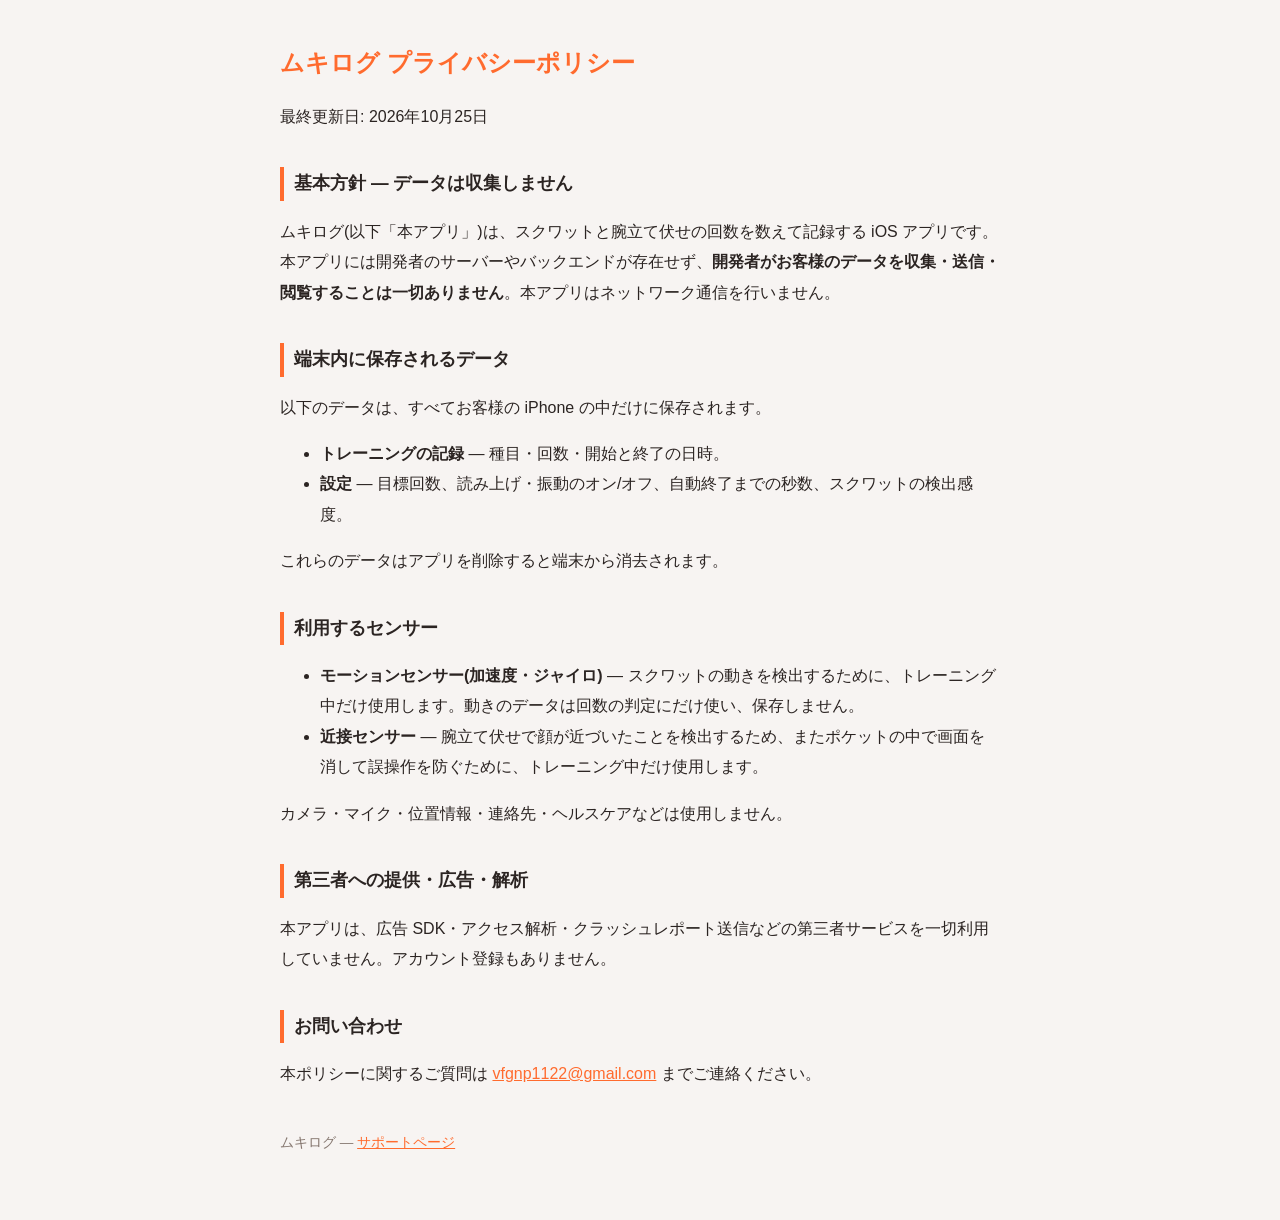
==== privacy.html @ a78a2f7f "ムキログのサポートページとプライバシーポリシーを追加 Co-Authored-By: Claude Opus 5.5 <noreply@anthropic.com> Claude-Session: h" ====
<!DOCTYPE html>
<html lang="ja">
<head>
<meta charset="UTF-8">
<meta name="viewport" content="width=device-width, initial-scale=1">
<title>ムキログ プライバシーポリシー</title>
<link rel="stylesheet" href="style.css">
</head>
<body>
<h1>ムキログ プライバシーポリシー</h1>
<p>最終更新日: 2026年10月25日</p>

<h2>基本方針 — データは収集しません</h2>
<p>ムキログ(以下「本アプリ」)は、スクワットと腕立て伏せの回数を数えて記録する iOS アプリです。本アプリには開発者のサーバーやバックエンドが存在せず、<strong>開発者がお客様のデータを収集・送信・閲覧することは一切ありません</strong>。本アプリはネットワーク通信を行いません。</p>

<h2>端末内に保存されるデータ</h2>
<p>以下のデータは、すべてお客様の iPhone の中だけに保存されます。</p>
<ul>
  <li><strong>トレーニングの記録</strong> — 種目・回数・開始と終了の日時。</li>
  <li><strong>設定</strong> — 目標回数、読み上げ・振動のオン/オフ、自動終了までの秒数、スクワットの検出感度。</li>
</ul>
<p>これらのデータはアプリを削除すると端末から消去されます。</p>

<h2>利用するセンサー</h2>
<ul>
  <li><strong>モーションセンサー(加速度・ジャイロ)</strong> — スクワットの動きを検出するために、トレーニング中だけ使用します。動きのデータは回数の判定にだけ使い、保存しません。</li>
  <li><strong>近接センサー</strong> — 腕立て伏せで顔が近づいたことを検出するため、またポケットの中で画面を消して誤操作を防ぐために、トレーニング中だけ使用します。</li>
</ul>
<p>カメラ・マイク・位置情報・連絡先・ヘルスケアなどは使用しません。</p>

<h2>第三者への提供・広告・解析</h2>
<p>本アプリは、広告 SDK・アクセス解析・クラッシュレポート送信などの第三者サービスを一切利用していません。アカウント登録もありません。</p>

<h2>お問い合わせ</h2>
<p>本ポリシーに関するご質問は <a href="mailto:vfgnp1122@gmail.com">vfgnp1122@gmail.com</a> までご連絡ください。</p>

<footer>ムキログ — <a href="index.html">サポートページ</a></footer>
</body>
</html>
---- style.css ----
:root { color-scheme: light dark; --accent: #FF6B2E; --bg: #F7F4F2; --fg: #2B2422; --sub: #85776F; }
@media (prefers-color-scheme: dark) { :root { --bg: #1C1917; --fg: #F2ECE8; --sub: #A89A92; } }
body { font-family: -apple-system, "Hiragino Sans", "Noto Sans JP", sans-serif;
       max-width: 720px; margin: 0 auto; padding: 24px 20px 64px;
       color: var(--fg); background: var(--bg); line-height: 1.9; }
h1 { font-size: 1.5rem; color: var(--accent); }
h2 { font-size: 1.1rem; margin-top: 2em; border-left: 4px solid var(--accent); padding-left: 10px; }
footer { margin-top: 3em; font-size: .85rem; color: var(--sub); }
a { color: var(--accent); }
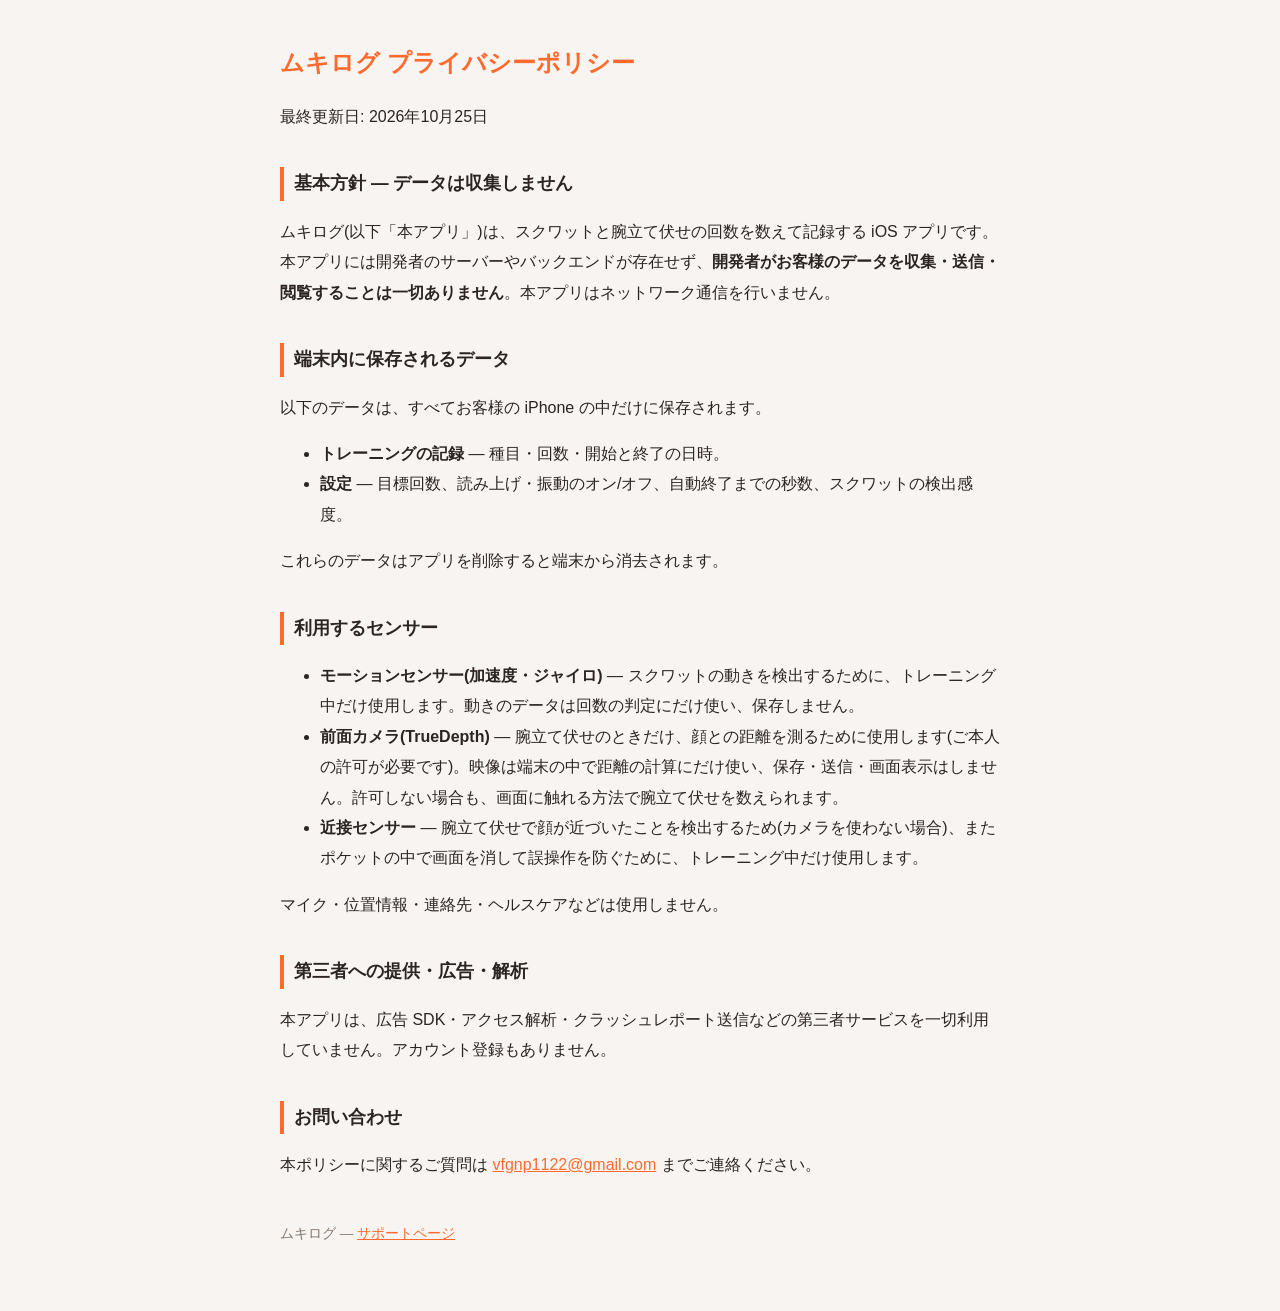
==== commit c436ef43: "腕立て伏せのカメラ利用に合わせてプライバシーポリシーと FAQ を更新 Co-Authored-By: Claude Opus 5.5 <noreply@anthropic.com>" ====
--- a/privacy.html
+++ b/privacy.html
@@ -24,9 +24,10 @@
 <h2>利用するセンサー</h2>
 <ul>
   <li><strong>モーションセンサー(加速度・ジャイロ)</strong> — スクワットの動きを検出するために、トレーニング中だけ使用します。動きのデータは回数の判定にだけ使い、保存しません。</li>
-  <li><strong>近接センサー</strong> — 腕立て伏せで顔が近づいたことを検出するため、またポケットの中で画面を消して誤操作を防ぐために、トレーニング中だけ使用します。</li>
+  <li><strong>前面カメラ(TrueDepth)</strong> — 腕立て伏せのときだけ、顔との距離を測るために使用します(ご本人の許可が必要です)。映像は端末の中で距離の計算にだけ使い、保存・送信・画面表示はしません。許可しない場合も、画面に触れる方法で腕立て伏せを数えられます。</li>
+  <li><strong>近接センサー</strong> — 腕立て伏せで顔が近づいたことを検出するため(カメラを使わない場合)、またポケットの中で画面を消して誤操作を防ぐために、トレーニング中だけ使用します。</li>
 </ul>
-<p>カメラ・マイク・位置情報・連絡先・ヘルスケアなどは使用しません。</p>
+<p>マイク・位置情報・連絡先・ヘルスケアなどは使用しません。</p>
 
 <h2>第三者への提供・広告・解析</h2>
 <p>本アプリは、広告 SDK・アクセス解析・クラッシュレポート送信などの第三者サービスを一切利用していません。アカウント登録もありません。</p>
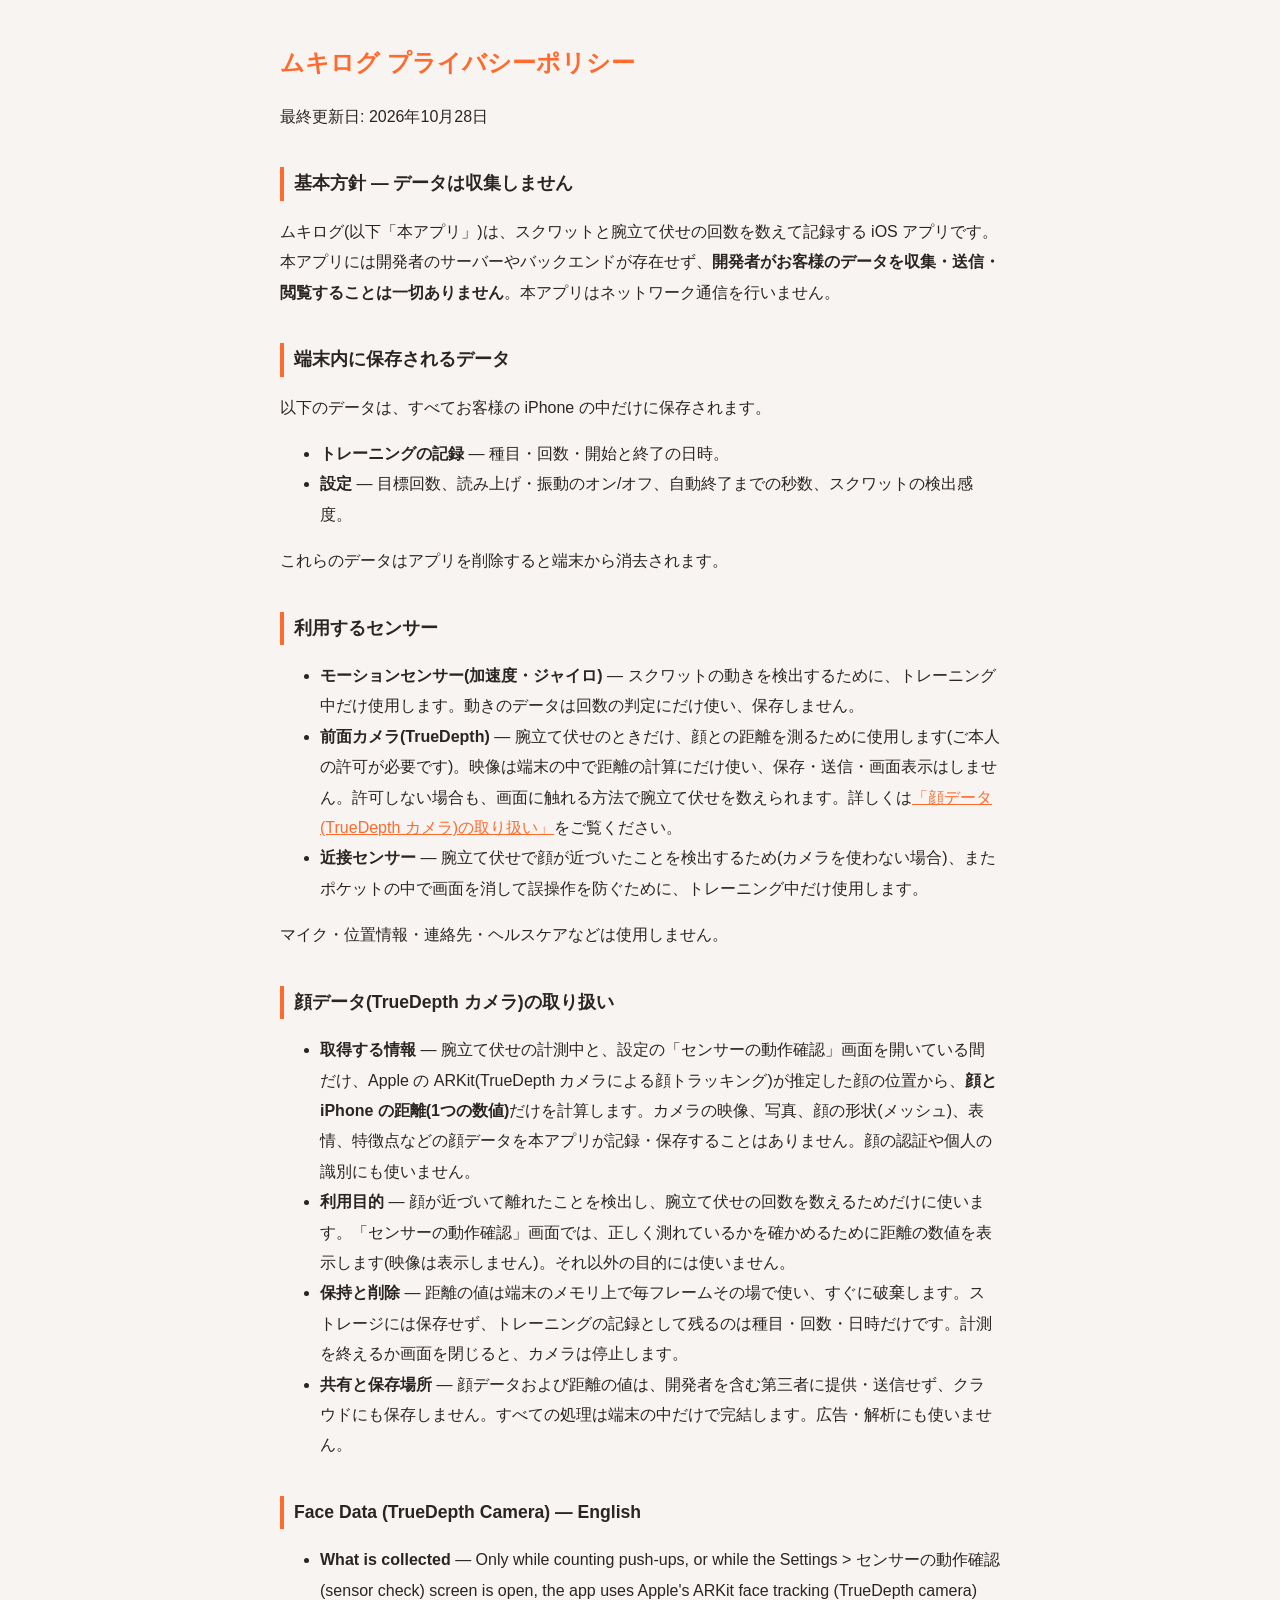
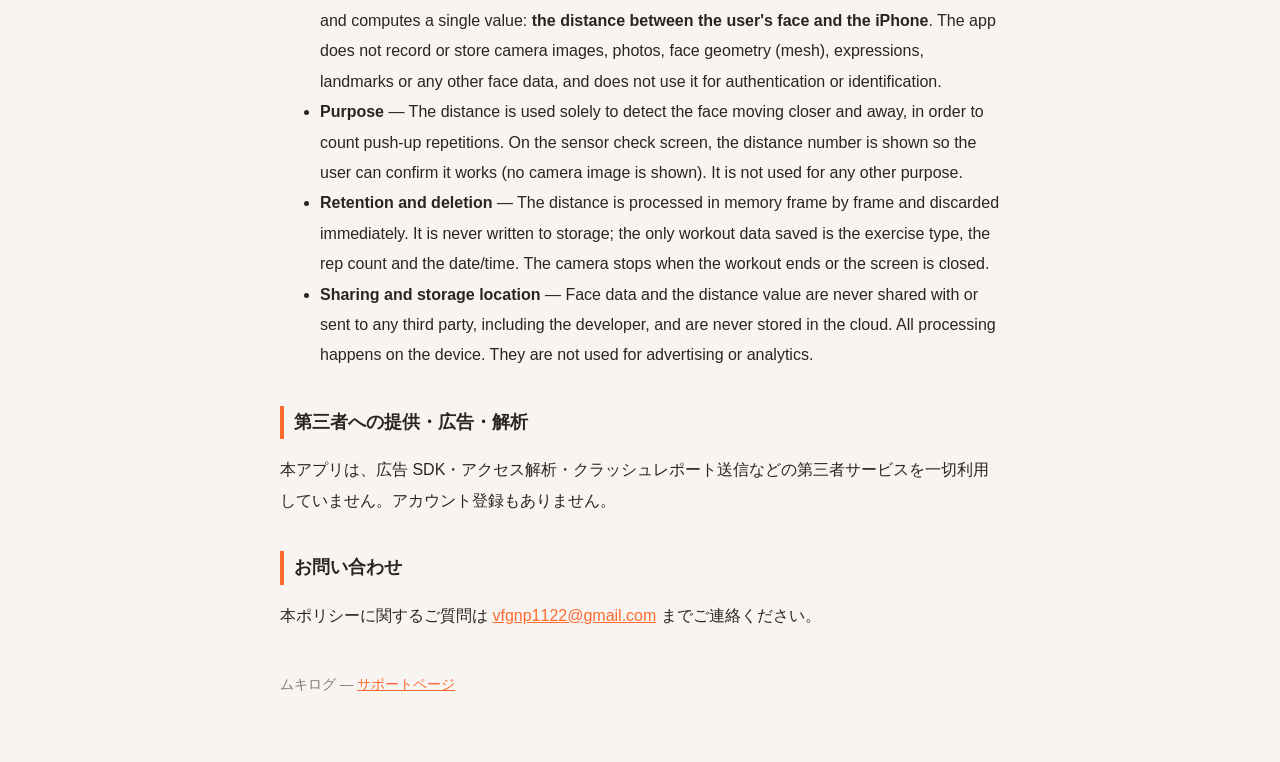
==== commit dd2e3a0e: "プライバシーポリシーに顔データ(TrueDepth カメラ)の取り扱いの節を追加 審査の Guideline 2.1 確認依頼(取得する情報・目的・保持・共有と、ポリシー該当箇所の引用)に対応。日英併" ====
--- a/privacy.html
+++ b/privacy.html
@@ -8,7 +8,7 @@
 </head>
 <body>
 <h1>ムキログ プライバシーポリシー</h1>
-<p>最終更新日: 2026年10月25日</p>
+<p>最終更新日: 2026年10月28日</p>
 
 <h2>基本方針 — データは収集しません</h2>
 <p>ムキログ(以下「本アプリ」)は、スクワットと腕立て伏せの回数を数えて記録する iOS アプリです。本アプリには開発者のサーバーやバックエンドが存在せず、<strong>開発者がお客様のデータを収集・送信・閲覧することは一切ありません</strong>。本アプリはネットワーク通信を行いません。</p>
@@ -24,10 +24,26 @@
 <h2>利用するセンサー</h2>
 <ul>
   <li><strong>モーションセンサー(加速度・ジャイロ)</strong> — スクワットの動きを検出するために、トレーニング中だけ使用します。動きのデータは回数の判定にだけ使い、保存しません。</li>
-  <li><strong>前面カメラ(TrueDepth)</strong> — 腕立て伏せのときだけ、顔との距離を測るために使用します(ご本人の許可が必要です)。映像は端末の中で距離の計算にだけ使い、保存・送信・画面表示はしません。許可しない場合も、画面に触れる方法で腕立て伏せを数えられます。</li>
+  <li><strong>前面カメラ(TrueDepth)</strong> — 腕立て伏せのときだけ、顔との距離を測るために使用します(ご本人の許可が必要です)。映像は端末の中で距離の計算にだけ使い、保存・送信・画面表示はしません。許可しない場合も、画面に触れる方法で腕立て伏せを数えられます。詳しくは<a href="#face-data">「顔データ(TrueDepth カメラ)の取り扱い」</a>をご覧ください。</li>
   <li><strong>近接センサー</strong> — 腕立て伏せで顔が近づいたことを検出するため(カメラを使わない場合)、またポケットの中で画面を消して誤操作を防ぐために、トレーニング中だけ使用します。</li>
 </ul>
 <p>マイク・位置情報・連絡先・ヘルスケアなどは使用しません。</p>
+
+<h2 id="face-data">顔データ(TrueDepth カメラ)の取り扱い</h2>
+<ul>
+  <li><strong>取得する情報</strong> — 腕立て伏せの計測中と、設定の「センサーの動作確認」画面を開いている間だけ、Apple の ARKit(TrueDepth カメラによる顔トラッキング)が推定した顔の位置から、<strong>顔と iPhone の距離(1つの数値)</strong>だけを計算します。カメラの映像、写真、顔の形状(メッシュ)、表情、特徴点などの顔データを本アプリが記録・保存することはありません。顔の認証や個人の識別にも使いません。</li>
+  <li><strong>利用目的</strong> — 顔が近づいて離れたことを検出し、腕立て伏せの回数を数えるためだけに使います。「センサーの動作確認」画面では、正しく測れているかを確かめるために距離の数値を表示します(映像は表示しません)。それ以外の目的には使いません。</li>
+  <li><strong>保持と削除</strong> — 距離の値は端末のメモリ上で毎フレームその場で使い、すぐに破棄します。ストレージには保存せず、トレーニングの記録として残るのは種目・回数・日時だけです。計測を終えるか画面を閉じると、カメラは停止します。</li>
+  <li><strong>共有と保存場所</strong> — 顔データおよび距離の値は、開発者を含む第三者に提供・送信せず、クラウドにも保存しません。すべての処理は端末の中だけで完結します。広告・解析にも使いません。</li>
+</ul>
+
+<h2 lang="en">Face Data (TrueDepth Camera) — English</h2>
+<ul lang="en">
+  <li><strong>What is collected</strong> — Only while counting push-ups, or while the Settings &gt; センサーの動作確認 (sensor check) screen is open, the app uses Apple's ARKit face tracking (TrueDepth camera) and computes a single value: <strong>the distance between the user's face and the iPhone</strong>. The app does not record or store camera images, photos, face geometry (mesh), expressions, landmarks or any other face data, and does not use it for authentication or identification.</li>
+  <li><strong>Purpose</strong> — The distance is used solely to detect the face moving closer and away, in order to count push-up repetitions. On the sensor check screen, the distance number is shown so the user can confirm it works (no camera image is shown). It is not used for any other purpose.</li>
+  <li><strong>Retention and deletion</strong> — The distance is processed in memory frame by frame and discarded immediately. It is never written to storage; the only workout data saved is the exercise type, the rep count and the date/time. The camera stops when the workout ends or the screen is closed.</li>
+  <li><strong>Sharing and storage location</strong> — Face data and the distance value are never shared with or sent to any third party, including the developer, and are never stored in the cloud. All processing happens on the device. They are not used for advertising or analytics.</li>
+</ul>
 
 <h2>第三者への提供・広告・解析</h2>
 <p>本アプリは、広告 SDK・アクセス解析・クラッシュレポート送信などの第三者サービスを一切利用していません。アカウント登録もありません。</p>
